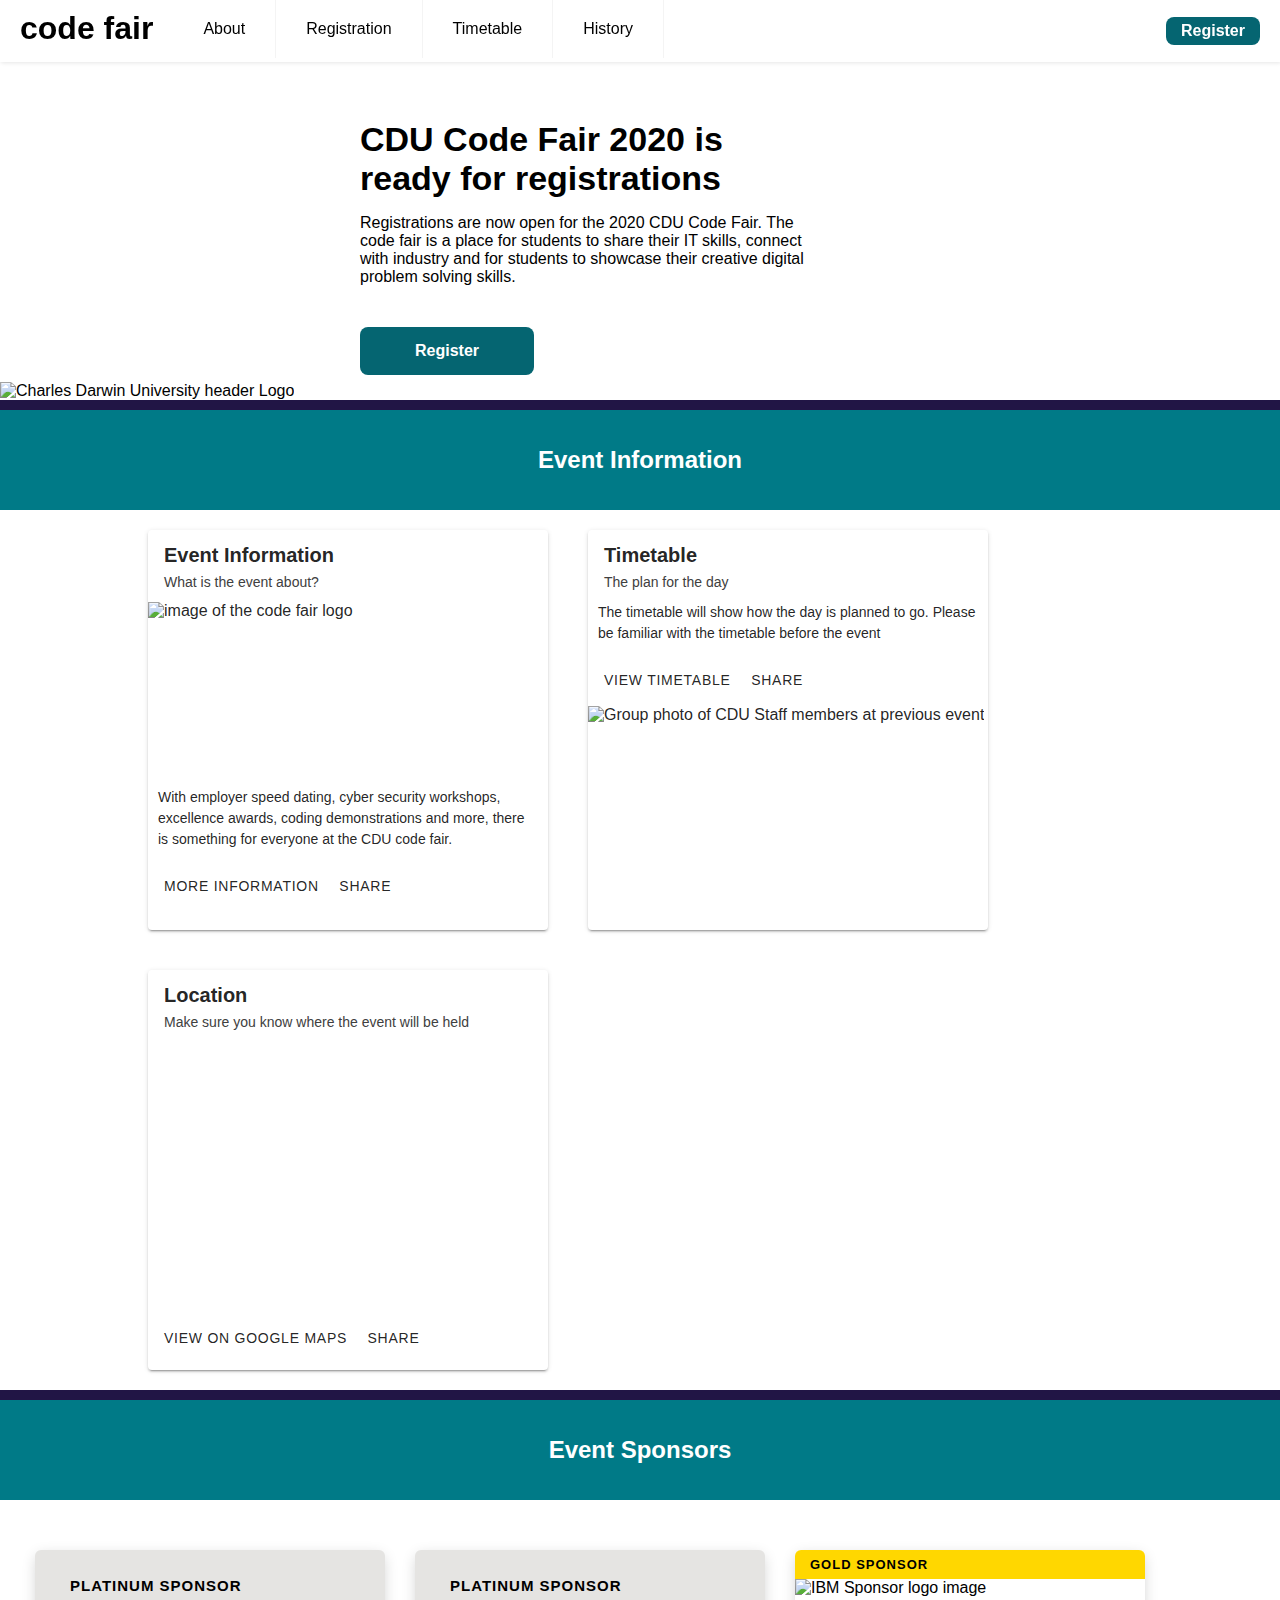
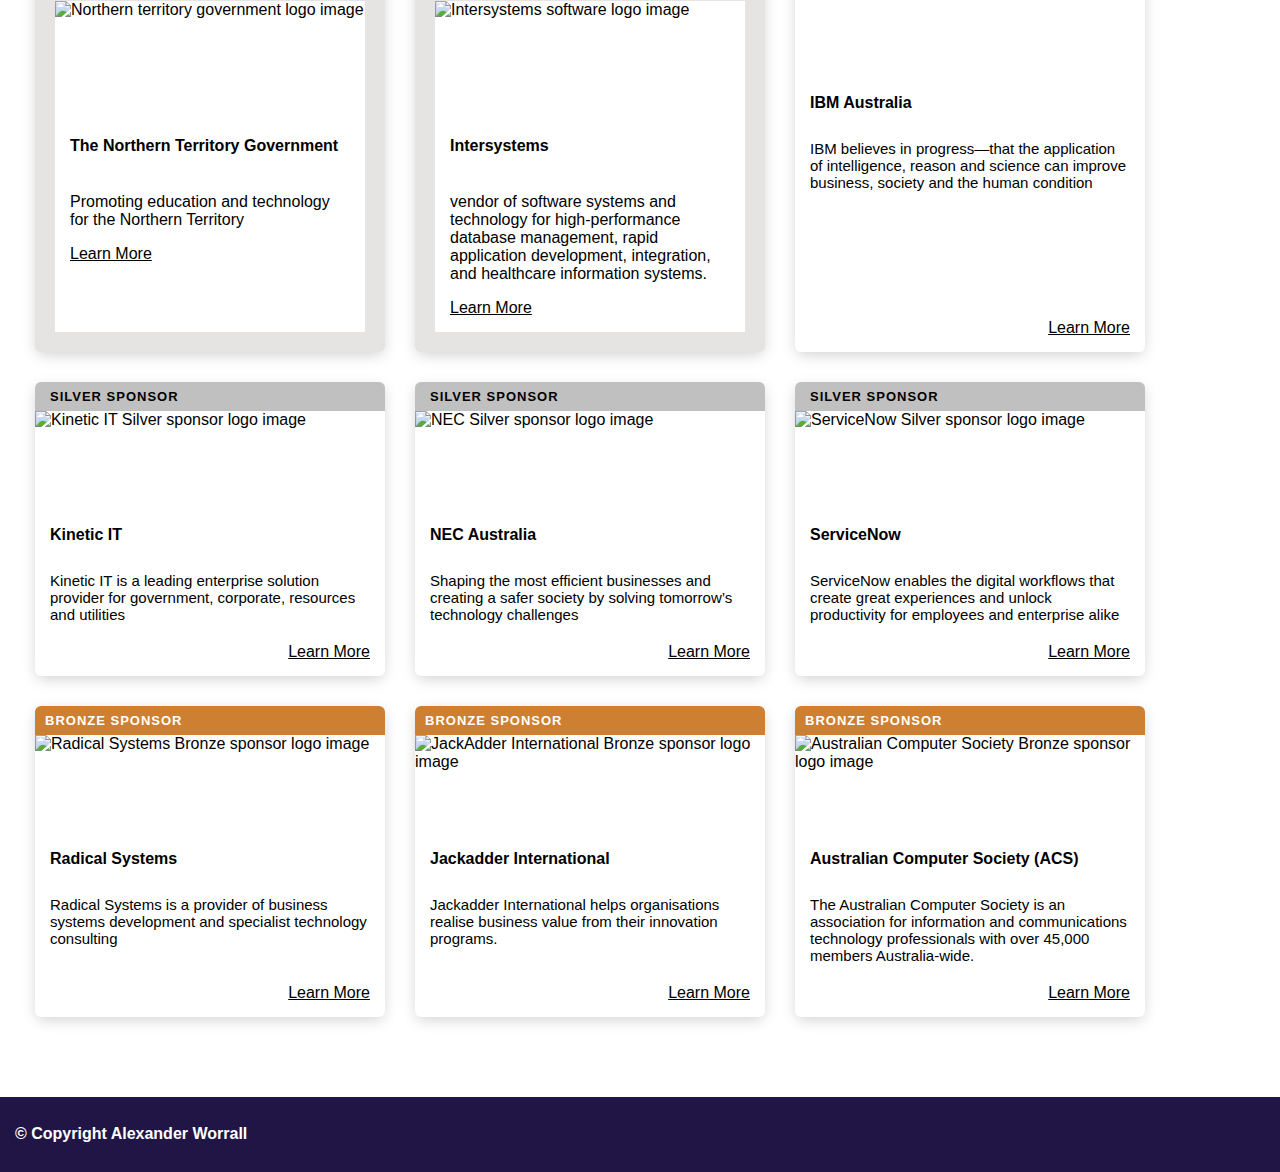
==== AlexWorrall/index.html @ 21819998 "Added favicon" ====
<!DOCTYPE HTML>
<html lang="en">
<head>
	<meta charset="UTF-8">
	<meta name="viewport" content="width=device-width, initial-scale=1.0">
    <title>CDU Code Fair 2020</title>
	<link rel="stylesheet" href="./css/style.css">
	<link rel='shortcut icon' type='image/x-icon' href='./images/favicon.ico' />
</head>
<body>
	<header class="header">
		<nav>
			<a href="" class="logo">code fair</a>
			<button type="button" class="register">Register</button>
			<input class="menu-btn" type="checkbox" id="menu-btn" />
			<label class="menu-icon" for="menu-btn"><span class="navicon"></span></label>
			<ul class="menu">
				<li><a href="#about">About</a></li>
				<li><a href="#Registration">Registration</a></li>
				<li><a href="#Timetable">Timetable</a></li>
				<li><a href="#PreviousYears">History</a></li>
			</ul>
		</nav>
	</header>
	<main id="body">
		<section class="descriptionSection">
			<div class="grid-container">
				<div class="grid-item"></div>
				<div class="grid-item"></div>
				<div class="grid-item grid-item3">
					<div class="descriptionLogo">
						<picture>
							<source media="(min-width: 768px)" srcset="./images/CDULogoBigDifferent_340.png">
							<source media="(min-width: 400px)" srcset="./images/CDULogoBigDifferent_170.png">
							<!-- Fall back image in case picture not supported-->
							<img class="headerLogo" src="./images/CDULogoBigDifferent_340.png" alt="Charles Darwin University header Logo">
						</picture>
					</div>
				</div>
				<div class="grid-item grid-item4">
					<section class="bodyParagraphWidth">
						<h1>CDU Code Fair 2020 is ready for registrations</h1>
						<p>Registrations are now open for the 2020 CDU Code Fair. The code fair is a place for students to share their IT skills, connect with industry and for students to showcase their creative digital problem solving skills.</p>
					</section>
				</div>
				<div class="grid-item grid-item5">
					<button class="bigRegisterButton" type="button">Register</button>
					<!-- Only show this logo on the small screen for phone -->
					<img class="headerLogoSmall" src="./images/CDU_Logo_Text.jpg" alt="Charles Darwin University header logo for smaller screens">
				</div>
				<div class="grid-item grid-item6">
				</div>
			</div>
			<hr class="purpleLine">
		</section>
		<section class="eventHeader">
			<div class="eventInfoContainer">
				<h2>Event Information</h2>
			</div>
		</section>	

		<section class="eventInformation">
			<!-- Cards for website information -->
			<!-- What is the event card -->
			<div class="card">
				<div class="optional-header">
				  <div class="primary-title">
					<div class="title">Event Information</div>
					<div class="subhead">What is the event about?</div>
				  </div>
				</div>
				<div class="cardImageContainer"><img class="cardImage" src="./images/CodeFairLogoSmall.png" alt="image of the code fair logo"></div>
				<div class="supporting-text">With employer speed dating, cyber security workshops, excellence awards, coding demonstrations and more, there is something for everyone at the CDU code fair.</div>
				<div class="actions">
					<div class="action-buttons">
					  <button class="action" type="button">More Information</button>
					  <button class="action" type="button">Share</button>
					</div>
				  </div>
			</div>
			
			<!-- Timetable Card -->
			<div class="card">
				<div class="optional-header">
				  <div class="primary-title">
					<div class="title">Timetable</div>
					<div class="subhead">The plan for the day</div>
				  </div>
				</div>
				<div class="supporting-text">The timetable will show how the day is planned to go. Please be familiar with the timetable before the event</div>
				<div class="actions">
					<div class="action-buttons">
					  <button class="action" type="button">View Timetable</button>
					  <button class="action" type="button">Share</button>
					</div>
				  </div>
				<div class="cardImageContainer"><img class="cardImage" src="./images/groupPhoto.jpg" alt="Group photo of CDU Staff members at previous event"></div>
			</div>

			<!-- Where is the event card -->
			<div class="card">
				<div class="optional-header">
				  <div class="primary-title">
					<div class="title">Location</div>
					<div class="subhead">Make sure you know where the event will be held</div>
				  </div>
				</div>
				<div class="googleMapContainer">
					<iframe class="googlemap" src="https://www.google.com/maps/embed?pb=!1m18!1m12!1m3!1d3897.166456278234!2d130.86673121357555!3d-12.371779951396997!2m3!1f0!2f0!3f0!3m2!1i1024!2i768!4f13.1!3m3!1m2!1s0x2b23403c64430495%3A0xfb587574debe8fd9!2sCharles%20Darwin%20University!5e0!3m2!1sen!2sau!4v1586830035932!5m2!1sen!2sau" style="border:0;" allowfullscreen="" aria-hidden="false" tabindex="0"></iframe>
				</div>
				<div class="actions">
					<div class="action-buttons">
					  <button class="action" type="button">View on Google Maps</button>
					  <button class="action" type="button">Share</button>
					</div>
				  </div>
			</div>

		</section>

		<hr class="purpleLine">

		<section class="eventHeader">
			<div class="eventInfoContainer">
				<h2>Event Sponsors</h2>
			</div>
		</section>


		<!-- Cards for the sponsors. Code sourced from:  https://codepen.io/cmoen89/details/YzKNNJX-->
		<div class="sponsorsSection">
			<div class="sponsorsContainer">
				<div class="row flex-row-stretch">
					<div class="col-sm-6 col-md-4 col-lg-3 flex-col">
						<div class="sponsorsCardPlatinum">
							<div class="sponsors-card-label-platinum">Platinum Sponsor</div>
							<div class="sponsors-card-photo"><img class="cardImage" alt="Northern territory government logo image" src="./images/PlatinumNTGovernmentLogo.png"></div>
							<div class="sponsors-card-body">
								<h4>The Northern Territory Government</h4>
		
								<p>Promoting education and technology for the Northern Territory</p>
								<a target="_blank" class="btn btn-primary" href="http://www.nt.gov.au">Learn More</a>
							</div>
						</div>
					</div>
					<div class="col-sm-6 col-md-4 col-lg-3 flex-col">
						<div class="sponsorsCardPlatinum">
							<div class="sponsors-card-label-platinum">Platinum Sponsor</div>
							<div class="sponsors-card-photo"><img class="cardImage" alt="Intersystems software logo image" src="./images/PlatinumInterSystemsLogo.png"></div>
							<div class="sponsors-card-body">
								<h4>Intersystems</h4>
		
								<p>vendor of software systems and technology for high-performance database management, rapid application development, integration, and healthcare information systems.</p>
								<a target="_blank" class="btn btn-primary" href="https://www.intersystems.com/au/">Learn More</a>
							</div>
						</div>
					</div>
					<div class="col-sm-6 col-md-4 col-lg-3 flex-col">
						<div class="sponsorsCard">
							<div class="sponsors-card-label-gold">Gold Sponsor</div>
							<div class="sponsors-card-photo"><img class="cardImage" alt="IBM Sponsor logo image" src="./images/goldIBMLogo.png"></div>
							<div class="sponsors-card-body">
								<h4>IBM Australia</h4>
		
								<p>IBM believes in progress—that the application of intelligence, reason and science can improve business, society and the human condition </p>
								<a target="_blank" class="btn btn-primary" href="http://www.ibm.com/au-en">Learn More</a>
							</div>
						</div>
					</div>
					<div class="col-sm-6 col-md-4 col-lg-3 flex-col">
						<div class="sponsorsCard">
							<div class="sponsors-card-label-silver">Silver Sponsor</div> 
							<div class="sponsors-card-photo"><img class="cardImage" alt="Kinetic IT Silver sponsor logo image" src="./images/SilverKineticLogo.png"></div>
							<div class="sponsors-card-body">
								<h4>Kinetic IT</h4>
		
								<p>Kinetic IT is a leading enterprise solution provider for government, corporate, resources and utilities</p>
								<a target="_blank" class="btn btn-primary" href="http://www.kineticit.com.au">Learn More</a>
							</div>
						</div>
					</div>
				  <div class="col-sm-6 col-md-4 col-lg-3 flex-col">
						<div class="sponsorsCard">
							<div class="sponsors-card-label-silver">Silver Sponsor</div>
							<div class="sponsors-card-photo"><img class="cardImage" alt="NEC Silver sponsor logo image" src="./images/SilverNECLogo.jpg"></div>
							<div class="sponsors-card-body">
								<h4>NEC Australia</h4>
		
								<p>Shaping the most efficient businesses and creating a safer society by solving tomorrow’s technology challenges</p>
								<a target="_blank" class="btn btn-primary" href="http://www.nec.com.au">Learn More</a>
							</div>
						</div>
					</div>
				  <div class="col-sm-6 col-md-4 col-lg-3 flex-col">
						<div class="sponsorsCard">
							<div class="sponsors-card-label-silver">Silver Sponsor</div>
							<div class="sponsors-card-photo"><img class="cardImage" alt="ServiceNow Silver sponsor logo image" src="./images/SilverServiceNowLogo.jpg"></div>
							<div class="sponsors-card-body">
								<h4>ServiceNow</h4>
		
								<p>ServiceNow enables the digital workflows that create great experiences and unlock productivity for employees and enterprise alike</p>
								<a target="_blank" class="btn btn-primary" href="https://www.servicenow.com">Learn More</a>
							</div>
						</div>
					</div>
				<div class="col-sm-6 col-md-4 col-lg-3 flex-col">
					<div class="sponsorsCard">
						<div class="sponsors-card-label-bronze">Bronze Sponsor</div>
						<div class="sponsors-card-photo"><img class="cardImage" alt="Radical Systems Bronze sponsor logo image" src="./images/BronzeRadicalLogo.png"></div>
						<div class="sponsors-card-body">
							<h4>Radical Systems</h4>
	
							<p>Radical Systems is a provider of business systems development and specialist technology consulting</p>
							<a target="_blank" class="btn btn-primary" href="https://www.radicalsystems.com.au">Learn More</a>
						</div>
					</div>
				</div>
				<div class="col-sm-6 col-md-4 col-lg-3 flex-col">
					<div class="sponsorsCard">
						<div class="sponsors-card-label-bronze">Bronze Sponsor</div>
						<div class="sponsors-card-photo"><img class="cardImage" alt="JackAdder International Bronze sponsor logo image" src="./images/BronzeJackAdderLogo.jpg"></div>
						<div class="sponsors-card-body">
							<h4>Jackadder International</h4>
	
							<p>Jackadder International helps organisations realise business value from their innovation programs.</p>
							<a target="_blank" class="btn btn-primary" href="https://www.jackadder.international">Learn More</a>
						</div>
					</div>
				</div>
				<div class="col-sm-6 col-md-4 col-lg-3 flex-col">
					<div class="sponsorsCard">
						<div class="sponsors-card-label-bronze">Bronze Sponsor</div>
						<div class="sponsors-card-photo"><img class="cardImage" alt="Australian Computer Society Bronze sponsor logo image" src="./images/BronzeACSLogo.png"></div>
						<div class="sponsors-card-body">
							<h4>Australian Computer Society (ACS)</h4>
	
							<p>The Australian Computer Society is an association for information and communications technology professionals with over 45,000 members Australia-wide.</p>
							<a target="_blank" class="btn btn-primary" href="https://www.acs.org.au">Learn More</a>
						</div>
					</div>
				</div>
			
				</div>
			</div>
		</div>

	</main>
	<footer class="footer">
		<div class="FooterCopyright">© Copyright Alexander Worrall</div>
		<div class="FooterSocialIcons"></div>
	</footer>
</body>
</html>
---- AlexWorrall/css/style.css ----
/* Hamburger navigation menu code used from: https://codepen.io/mutedblues/pen/MmPNPG */

body {
    margin: 0;
    font-family: "Open Sans",Helvetica,Arial,sans-serif;
    background-color: white;
  }
  
  a {
    color: #000;
  }
  
  /* header */
  
  .header {
    background-color: #fff;
    box-shadow: 1px 1px 4px 0 rgba(0,0,0,.1);
    position: fixed;
    width: 100%;
    z-index: 3;
  }
  
  .header ul {
    margin: 0;
    padding: 0;
    list-style: none;
    overflow: hidden;
    background-color: #fff;
  }
  
  .header li a {
    display: block;
    padding: 20px 20px;
    border-right: 1px solid #f4f4f4;
    text-decoration: none;
  }
  
  .header li a:hover,
  .header .menu-btn:hover {
    background-color: #f4f4f4;
  }
  
  .header .logo {
    display: block;
    float: left;
    font-weight: bold;
    font-size: 2em;
    padding: 10px 20px;
    text-decoration: none;
  }

  .header .register{
    display: none;
    float: right;
    text-decoration: none;
    margin: 17px 20px;
  }
  
  /* menu */
  
  .header .menu {
    clear: both;
    max-height: 0;
    transition: max-height .2s ease-out;
  }
  
  /* menu icon */
  
  .header .menu-icon {
    cursor: pointer;
    float: right;
    padding: 28px 20px;
    position: relative;
    user-select: none;
  }
  
  .header .menu-icon .navicon {
    background: #333;
    display: block;
    height: 2px;
    position: relative;
    transition: background .2s ease-out;
    width: 18px;
  }
  
  .header .menu-icon .navicon:before,
  .header .menu-icon .navicon:after {
    background: #333;
    content: '';
    display: block;
    height: 100%;
    position: absolute;
    transition: all .2s ease-out;
    width: 100%;
  }
  
  .header .menu-icon .navicon:before {
    top: 5px;
  }
  
  .header .menu-icon .navicon:after {
    top: -5px;
  }
  
  /* menu btn */
  
  .header .menu-btn {
    display: none;
  }
  
  .header .menu-btn:checked ~ .menu {
    max-height: 240px;
  }
  
  .header .menu-btn:checked ~ .menu-icon .navicon {
    background: transparent;
  }
  
  .header .menu-btn:checked ~ .menu-icon .navicon:before {
    transform: rotate(-45deg);
  }
  
  .header .menu-btn:checked ~ .menu-icon .navicon:after {
    transform: rotate(45deg);
  }
  
  .header .menu-btn:checked ~ .menu-icon:not(.steps) .navicon:before,
  .header .menu-btn:checked ~ .menu-icon:not(.steps) .navicon:after {
    top: 0;
  }

  button{
    background-color: #056571;
    border: none;
    color: white;
    text-align: center;
    text-decoration: none;
    display: inline-block;
    border-radius: 8px;
    font-weight: bold;
    padding: 5px 15px;
    font-size: 1em;
    -webkit-transition-duration: 0.4s; /* Safari */
    transition-duration: 0.4s;
    text-decoration: none;
    overflow: hidden;
    cursor: pointer;
  }
  
  button:hover{
    background-color: #033940;
  }

  h1{
      font-size: 28px;
      margin-bottom: 0;
  }

  p{
      font-size: 1rem;
  }

  hr.purpleLine {
    margin-top: 0;
    box-sizing: border-box;
    border: 5px solid #211545;
    margin-bottom: 0;
  }

  .headerLogo{
      max-width: 100%;
      box-sizing: border-box;
      vertical-align: bottom;
  }

.grid-container {
    top: 62px;
    height: 100%;
    display: grid;
    grid-template-columns: .1fr 2fr;
    grid-template-rows: 1fr 1fr 1fr;
    column-gap: 0px;
    text-align: center;
    align-items: center;
    justify-items: center;
  }

  .descriptionSection{
      height: 400px;
  }

  .grid-item.grid-item4{
      align-self: end;
  }

  .grid-item.grid-item5{
    align-self: end;
}

  .grid-item.grid-item3{
      grid-column-start: 1;
      grid-column-end: 1;
      grid-row-start: 2;
      grid-row-end: span 2;
      align-self: end;
  }
  
  .bodyParagraphWidth{
      width: 100%;
  }

.descriptionLogo{
    display: none;
}

.headerLogoSmall{
    display: block;
    width: 100%;
    height: 115px;
}

.eventInformation{
    border-bottom: 0px solid #211545;
    overflow: hidden;
}

/* Information Card code. Sourced from: https://www.zeolearn.com/magazine/how-to-easily-create-modern-material-design-cards-with-html-and-css */

.card {
    background-color: #fff;
    -moz-border-radius: 4px;
    -webkit-border-radius: 4px;
    border-radius: 4px;
    -moz-box-shadow: 0 3px 1px -2px rgba(0,0,0,.2), 0 2px 2px 0 rgba(0,0,0,.14), 0 1px 5px 0 rgba(0,0,0,.12);
    -webkit-box-shadow: 0 3px 1px -2px rgba(0,0,0,.2), 0 2px 2px 0 rgba(0,0,0,.14), 0 1px 5px 0 rgba(0,0,0,.12);
    box-shadow: 0 3px 1px -2px rgba(0,0,0,.2), 0 2px 2px 0 rgba(0,0,0,.14), 0 1px 5px 0 rgba(0,0,0,.12);
    color: rgba(0,0,0,.87);
    margin: 20px;
    min-width: 300px;
    width: 350px;
    height: 400px;
    overflow: hidden;
    position: relative;
    float: left;
}
.card::after {
    clear: both;
}
.card::after, .card::before {
    content: "";
    display: block;
}

.optional-header {
    min-height: 40px;
    padding: 16px;
    position: relative;
}
.optional-header .action-icons {
    float: right;
    position: relative;
    right: -8px;
    top: 2px;
}
.optional-header .primary-title {
    bottom: auto;
    display: inline-block;
    padding: 0;
    position: absolute;
    top: 50%;
    -moz-transform: translate(0, -50%);
    -ms-transform: translate(0, -50%);
    -o-transform: translate(0, -50%);
    -webkit-transform: translate(0, -50%);
    transform: translate(0, -50%);
}
.optional-header + .primary-text {
    margin-top: calc(24px/2/2);
}
.optional-header + .supporting-text {
    padding-top: 0;
}
.primary-title .optional-header {
    padding-left: 0;
    padding-right: 0;
}
.subhead, .secondary-text {
    color: #404040;
    font-size: 14px;
}
    
    
.title {
    font-size: 20px;
    font-weight: bold;
}
.title + .subhead {
    margin-top: 7px;
}
.title {
    line-height: 1.2;
}

.media {
    position: relative;
    }
    .media .action-icon {
    color: #fff;
    text-shadow: 0 2px 2px rgba(0,0,0,0.54);
    }
    .media .actions {
    background-image: linear-gradient(rgba(0,0,0,.38), rgba(0,0,0,0));
    color: #fff;
    position: absolute;
    width: 100%;
    }
    .media .optional-header {
    -moz-box-sizing: border-box;
    -webkit-box-sizing: border-box;
    box-sizing: border-box;
    color: #fff;
    display: block;
    float: left;
    width: 100%;
    z-index: 100;
    }
    .media .optional-header .primary-title {
    background-image: none;
    width: auto;
    }
    .media .primary-title {
    background-image: linear-gradient(rgba(0,0,0,0), rgba(0,0,0,.46));
    bottom: 0;
    -moz-box-sizing: border-box;
    -webkit-box-sizing: border-box;
    box-sizing: border-box;
    padding: 16px 16px 24px;
    position: absolute;
    width: 100%;
    z-index: 1;
    }
    [class*='media--'] {
    height: 0;
    overflow: hidden;
    }
    .media--1-1 {
    padding-bottom: 100%;
    }
    .media--16-9 {
    padding-bottom: 56.25%;
    }
    .media--16-9 > img, .media--3-2 > img, .media--4-3 > img {
    height: auto;
    left: 50%;
    top: 50%;
    -moz-transform: translate(-50%, -50%);
    -ms-transform: translate(-50%, -50%);
    -o-transform: translate(-50%, -50%);
    -webkit-transform: translate(-50%, -50%);
    transform: translate(-50%, -50%);
    width: 100%;
    }
    .media--16-9 img, .media--3-2 img, .media--4-3 img, .media--80x80 img, .media--1-1 img, .media--3-4 img, .media--2-3 img {
    position: absolute;
    }
    .media--2-3 {
    padding-bottom: 150%;
    }
    .media--3-2 {
    padding-bottom: 66.66%;
    }
    .media--3-4 {
    padding-bottom: 133.33%;
    }
    .media--4-3 {
    padding-bottom: 75%;
    }
    .media--80x80 {
    margin: 16px;
    padding-bottom: 80px;
    width: 80px;
    }
    .media--80x80 > img, .media--1-1 > img, .media--3-4 > img, .media--2-3 > img {
    height: 100%;
    left: 50%;
    -moz-transform: translate(-50%, 0);
    -ms-transform: translate(-50%, 0);
    -o-transform: translate(-50%, 0);
    -webkit-transform: translate(-50%, 0);
    transform: translate(-50%, 0);
    width: auto;
    }

    .primary-title + .supporting-text, .optional-header + .supporting-text {
        padding-top: 0;
    }
    
    .supporting-text {
        font-size: 14px;
        line-height: 1.5;
        padding: 10px;
    }
    .action {
        background-color: transparent;
        border: none;
        -moz-border-radius: 2px;
        -webkit-border-radius: 2px;
        border-radius: 2px;
        color: inherit;
        cursor: pointer;
        display: inline-block;
        font-family: Roboto, sans-serif;
        font-size: 14px;
        font-weight: 500;
        letter-spacing: 0.75px;
        line-height: 36px;
        min-width: 64px;
        padding: 0 8px;
        text-align: center;
        text-transform: uppercase;
        }
        .action, .action-icon {
        -webkit-transition: box-shadow .4s cubic-bezier(.25, .8, .25, 1), background-color .4s cubic-bezier(.25, .8, .25, 1);
        transition: box-shadow .4s cubic-bezier(.25, .8, .25, 1), background-color .4s cubic-bezier(.25, .8, .25, 1);
        }
        .action--raised {
        -moz-box-shadow: 0 3px 1px -2px rgba(0,0,0,.2), 0 2px 2px 0 rgba(0,0,0,.14), 0 1px 5px 0 rgba(0,0,0,.12);
        -webkit-box-shadow: 0 3px 1px -2px rgba(0,0,0,.2), 0 2px 2px 0 rgba(0,0,0,.14), 0 1px 5px 0 rgba(0,0,0,.12);
        box-shadow: 0 3px 1px -2px rgba(0,0,0,.2), 0 2px 2px 0 rgba(0,0,0,.14), 0 1px 5px 0 rgba(0,0,0,.12);
        -o-transition: box-shadow .28s cubic-bezier(.4, 0, .2, 1);
        -webkit-transition: 0 .28s cubic-bezier(.4, 0, .2, 1);
        transition: box-shadow .28s cubic-bezier(.4, 0, .2, 1), 0 .28s cubic-bezier(.4, 0, .2, 1);
        }
        .action--raised:focus, .button--raised:hover {
        -moz-box-shadow: 0 2px 4px -1px rgba(0,0,0,.2), 0 4px 5px 0 rgba(0,0,0,.14), 0 1px 10px 0 rgba(0,0,0,.12);
        -webkit-box-shadow: 0 2px 4px -1px rgba(0,0,0,.2), 0 4px 5px 0 rgba(0,0,0,.14), 0 1px 10px 0 rgba(0,0,0,.12);
        box-shadow: 0 2px 4px -1px rgba(0,0,0,.2), 0 4px 5px 0 rgba(0,0,0,.14), 0 1px 10px 0 rgba(0,0,0,.12);
        }
        .action--purple {
        background-color: #6200EE;
        color: #fff;
        }
        .action:hover, .action-icon:hover {
        background-color: rgba(158,158,158,0.2);
        }
        .action:active, .action-icon:active {
        background-color: rgba(158,158,158,0.4);
        }
        .action:focus:not(:active), .action-icon:focus:not(:active) {
        background-color: rgba(0,0,0,.12);
        }
        .action[disabled] {
        color: rgba(0,0,0,.26);
        cursor: default;
        }
        .action[disabled]:hover {
        background: none;
        }
        .action-buttons, .action-icons {
        display: inline-block;
        vertical-align: middle;
        }
        .action-icon {
        -moz-border-radius: 50%;
        -webkit-border-radius: 50%;
        border-radius: 50%;
        box-sizing: border-box;
        cursor: pointer;
        margin: 0 2px;
        outline: none;
        padding: 6px;
        }
        .action-icons {
        color: rgba(0,0,0,0.54);
        }
        .actions {
        -moz-box-sizing: border-box;
        -webkit-box-sizing: border-box;
        box-sizing: border-box;
        min-height: 52px;
        padding: 8px;
        position: relative;
        z-index: 1;
        }

    .eventInfoContainer{
        background-color: #007a87;
        display: flex;
        justify-content: center;
        align-content: center;
        flex-direction: column;
        text-align: center;
        height: 100px;
        color: white;
        margin: 0 auto;
        width: 100%;
    }

    .cardImage{
      width: 100%;
      object-fit: scale-down;
      max-width:100%;
      max-height:100%;
    }

    .cardImageContainer{
      height: 175px;
      margin: 0 auto;
    }

    .googleMapContainer{
      height: 270px;
      margin: 0 auto;
    }

    .googlemap{
      width: 100%;
      height: 100%;
    }

    .footer{
      height: 75px;
      box-sizing: border-box;
      background-color: #211545;
      color: white;
      font-weight: bold;
      display: flex;
      justify-content: center;
      align-content: center;
      flex-direction: column;
      padding: 15px;
    }

    .footerCopyright{
      vertical-align: middle;
    }

    .footerSocialIcons{
      float:right;
    }

    .sponsorsSection {
      padding: 50px 0;
    }
    
    .flex-row-stretch {
        display: flex;
        align-items: stretch;
        flex-wrap: wrap;
    }
    
    .flex-col {
        margin-bottom: 30px;
        padding-left:15px;
        padding-right: 15px;
    }

    /* ======Sponsors Cards======= 
    Information for this method of doing cards sourced from: https://codepen.io/cmoen89/details/YzKNNJX
    I wanted to try different methods of implementing cards.
    */

.sponsorsContainer{
  padding-left: 20px;
  padding-right: 20px;
}

.sponsorsCard, .sponsorsCardPlatinum{
  position: relative;
  height: 100%;
  margin: 0 auto;
  overflow: hidden;
  text-align: left;
  border-radius: 6px;
  box-shadow: 0 4px 15px -2px rgba(0, 0, 0, .2);
  -webkit-box-shadow: 0 4px 15px -2px rgba(0, 0, 0, .2);
  background-color: #fff;
  display: flex;
  flex-direction: column;
  flex-grow: 1;
  max-width: 350px;
}

.sponsorsCardPlatinum{
  border-radius: 6px;
  border-style: solid;
  border-width: 20px;
  border-color: #e5e4e2;
  box-sizing: border-box;
  /*outline: #e5e4e2 solid 14px;*/
}

.sponsors-card-body {
  padding: 15px;
  display: flex;
  flex-direction: column;
  flex: 1 1 auto;
}

.sponsors-card-label-bronze {
  text-transform: uppercase;
  letter-spacing: 1px;
  font-weight: 600;
  font-size: 13px;
  color: #fff;
  background-color: #cd7f32;
  padding: 7px 10px;
}

.sponsors-card-label-platinum {
  text-transform: uppercase;
  letter-spacing: 1px;
  font-weight: 800;
  font-size: 15px;
  color: black;
  background-color: #e5e4e2;
  padding: 7px 15px;
}

.sponsors-card-label-gold {
  text-transform: uppercase;
  letter-spacing: 1px;
  font-weight: 600;
  font-size: 13px;
  color: black;
  background-color: gold;
  padding: 7px 15px;
}

.sponsors-card-label-silver {
  text-transform: uppercase;
  letter-spacing: 1px;
  font-weight: 600;
  font-size: 13px;
  color: black;
  background-color: silver;
  padding: 7px 15px;
}

.sponsors-card-photo {
  background-position: 50% 50%;
  background-size: cover;
  background-repeat: no-repeat;
  height: 100px;
  object-fit: cover;
}

.sponsorsCard p {
  font-size: 15px;
  margin-bottom: 20px;
}

.sponsorsCard h4 {
  text-align: left !important;
  margin: 0 0 13px;
}

.sponsorsCard a {
  align-self: end;
  margin-top: auto;
}

@media (max-width: 768px) {
  .flex-col {
      width: 100%;
      margin-bottom: 15px;
  }
}

/* If the screen goes above 768 pixels then add a full menu bar and other images, text */  
  @media (min-width: 768px) {
    .header li {
      float: left;
    }
    .header li a {
      padding: 20px 30px;
    }
    .header .menu {
      clear: none;
      max-height: none;
    }
    .header .menu-icon {
      display: none;
    }

    .descriptionSection{
        height: 400px;
        margin-bottom: 10px;
    }

    .descriptionLogo{
        display: block;
    }

    .grid-container {
        grid-template-columns: .75fr 2fr;
        grid-template-rows: 1fr 1fr 1fr;
        column-gap: 15px;
      }

    .headerLogoSmall{
        display: none;
    }

    h1{
        font-size: 34px;
    }

    .bodyParagraphWidth{
        width: 75%;
    }

    .grid-item.grid-item5{
        align-self: auto;
    }

    .eventInformation{
        margin: auto;
        width: 80%;
    }

    .bigRegisterButton{
        padding: 15px 55px;
      }

    .card{
      width: 400px;
    }

  }

  /* If the screen goes above 908 pixels then add a register button to the top right */  
  @media (min-width: 908px){
    .header .register {
        display: block;
        float: right;
        font-size: 1em;
        text-decoration: none;
      }

      .bodyParagraphWidth{
        width: 50%;
    }

    .grid-container {
        text-align: left;
        align-items: center;
        justify-items: normal;
      }

  }
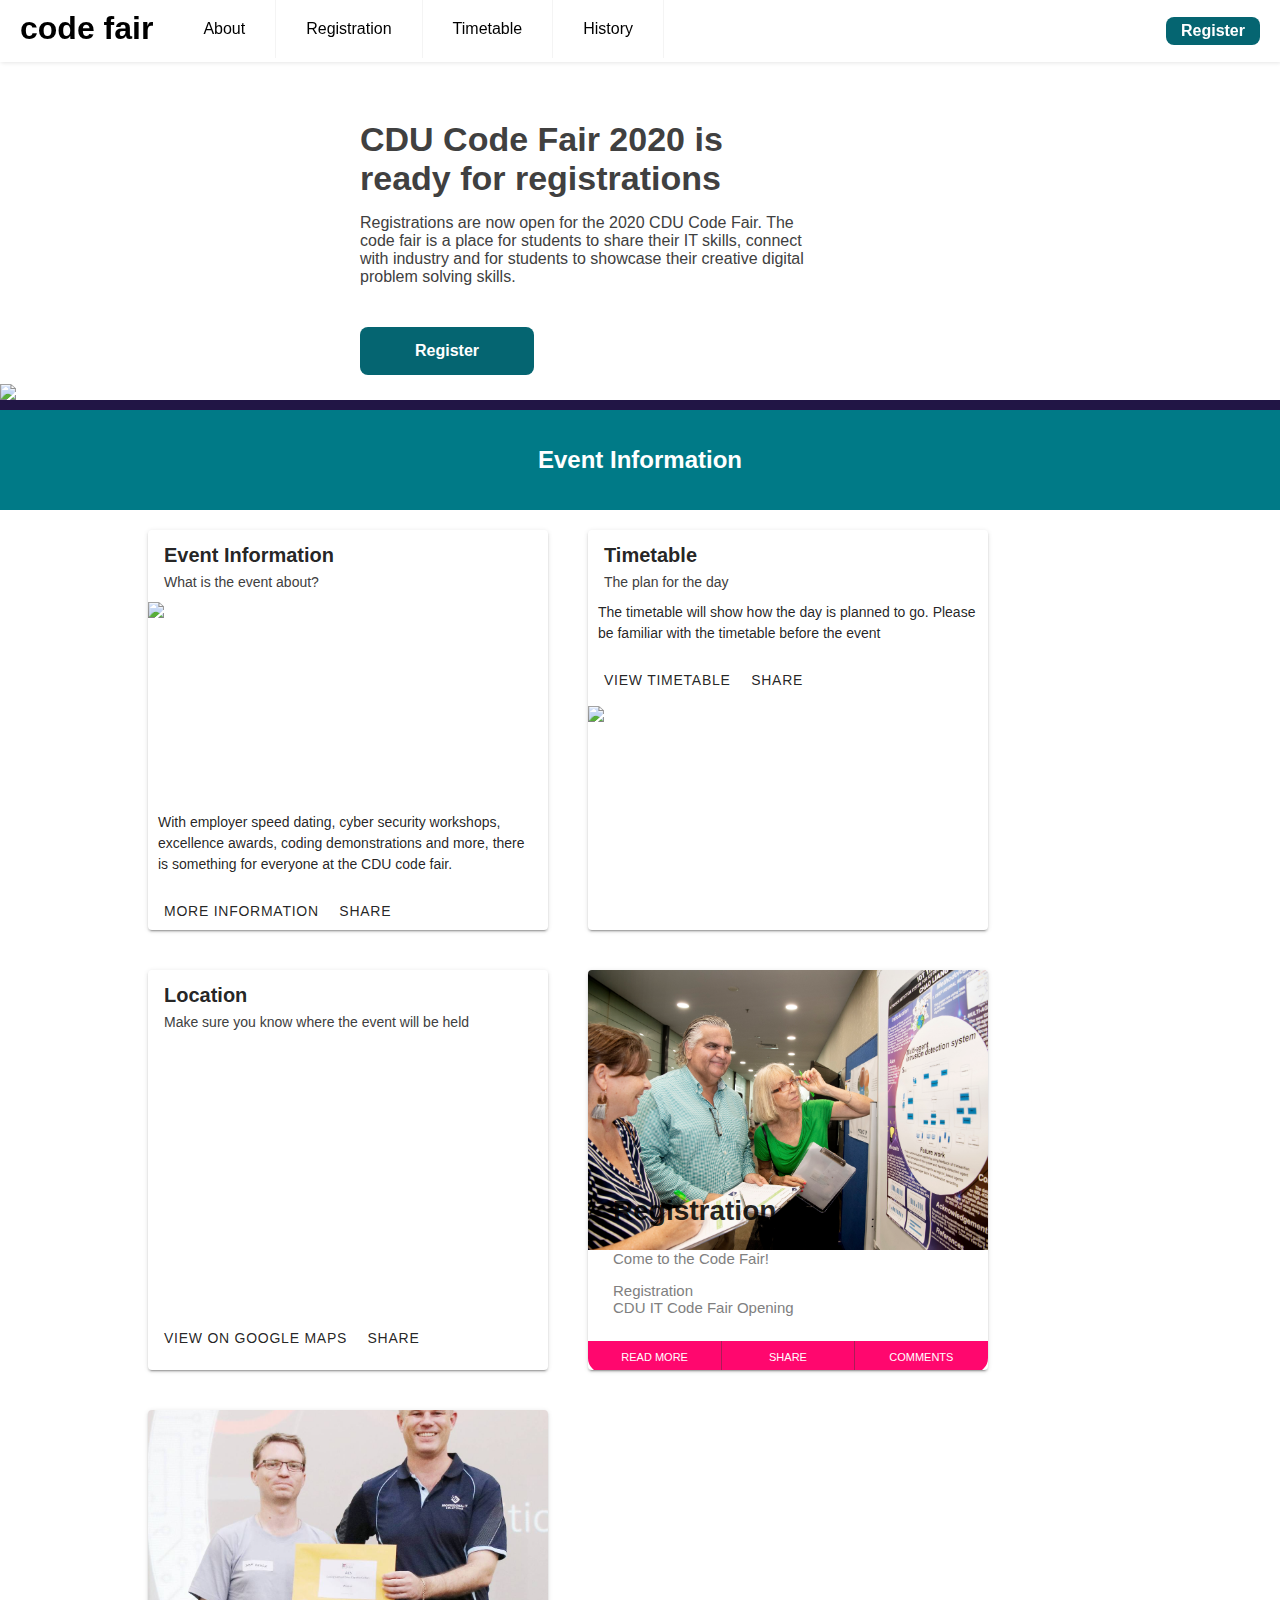
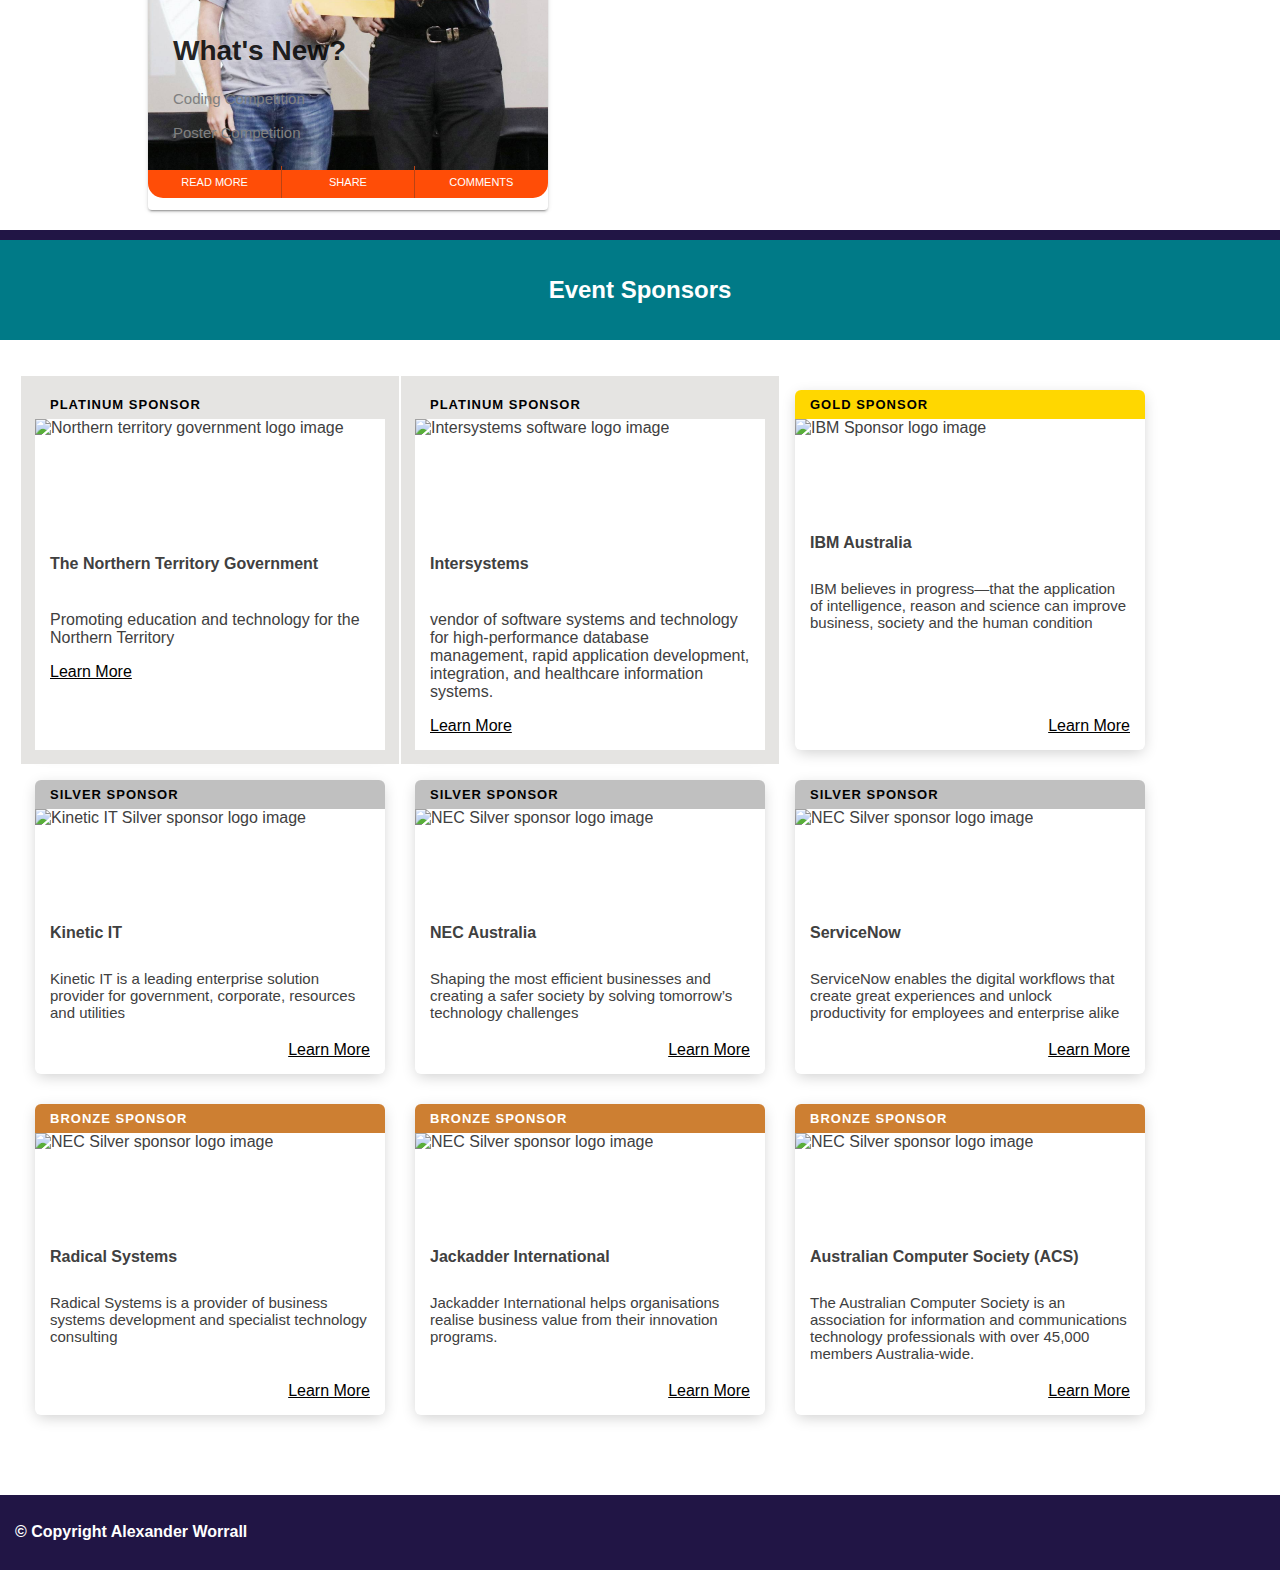
==== commit 361ac2e4: "Update index.html" ====
--- a/AlexWorrall/index.html
+++ b/AlexWorrall/index.html
@@ -4,8 +4,8 @@
 	<meta charset="UTF-8">
 	<meta name="viewport" content="width=device-width, initial-scale=1.0">
     <title>CDU Code Fair 2020</title>
-	<link rel="stylesheet" href="./css/style.css">
-	<link rel='shortcut icon' type='image/x-icon' href='./images/favicon.ico' />
+    <link rel="stylesheet" href="./css/style.css">
+
 </head>
 <body>
 	<header class="header">
@@ -33,7 +33,7 @@
 							<source media="(min-width: 768px)" srcset="./images/CDULogoBigDifferent_340.png">
 							<source media="(min-width: 400px)" srcset="./images/CDULogoBigDifferent_170.png">
 							<!-- Fall back image in case picture not supported-->
-							<img class="headerLogo" src="./images/CDULogoBigDifferent_340.png" alt="Charles Darwin University header Logo">
+							<img class="headerLogo" src="./images/CDULogoBigDifferent_340.png">
 						</picture>
 					</div>
 				</div>
@@ -46,7 +46,7 @@
 				<div class="grid-item grid-item5">
 					<button class="bigRegisterButton" type="button">Register</button>
 					<!-- Only show this logo on the small screen for phone -->
-					<img class="headerLogoSmall" src="./images/CDU_Logo_Text.jpg" alt="Charles Darwin University header logo for smaller screens">
+					<img class="headerLogoSmall" src="./images/CDU_Logo_Text.jpg">
 				</div>
 				<div class="grid-item grid-item6">
 				</div>
@@ -57,7 +57,7 @@
 			<div class="eventInfoContainer">
 				<h2>Event Information</h2>
 			</div>
-		</section>	
+		</section>
 
 		<section class="eventInformation">
 			<!-- Cards for website information -->
@@ -69,7 +69,7 @@
 					<div class="subhead">What is the event about?</div>
 				  </div>
 				</div>
-				<div class="cardImageContainer"><img class="cardImage" src="./images/CodeFairLogoSmall.png" alt="image of the code fair logo"></div>
+				<div class="cardImageContainer"><img class="cardImage" src="./images/CodeFairLogoSmall.png"></div>
 				<div class="supporting-text">With employer speed dating, cyber security workshops, excellence awards, coding demonstrations and more, there is something for everyone at the CDU code fair.</div>
 				<div class="actions">
 					<div class="action-buttons">
@@ -78,7 +78,7 @@
 					</div>
 				  </div>
 			</div>
-			
+
 			<!-- Timetable Card -->
 			<div class="card">
 				<div class="optional-header">
@@ -94,10 +94,11 @@
 					  <button class="action" type="button">Share</button>
 					</div>
 				  </div>
-				<div class="cardImageContainer"><img class="cardImage" src="./images/groupPhoto.jpg" alt="Group photo of CDU Staff members at previous event"></div>
+				<div class="cardImageContainer"><img class="cardImage" src="./images/groupPhoto.jpg"></div>
 			</div>
 
 			<!-- Where is the event card -->
+
 			<div class="card">
 				<div class="optional-header">
 				  <div class="primary-title">
@@ -106,7 +107,7 @@
 				  </div>
 				</div>
 				<div class="googleMapContainer">
-					<iframe class="googlemap" src="https://www.google.com/maps/embed?pb=!1m18!1m12!1m3!1d3897.166456278234!2d130.86673121357555!3d-12.371779951396997!2m3!1f0!2f0!3f0!3m2!1i1024!2i768!4f13.1!3m3!1m2!1s0x2b23403c64430495%3A0xfb587574debe8fd9!2sCharles%20Darwin%20University!5e0!3m2!1sen!2sau!4v1586830035932!5m2!1sen!2sau" style="border:0;" allowfullscreen="" aria-hidden="false" tabindex="0"></iframe>
+					<iframe class="googlemap" src="https://www.google.com/maps/embed?pb=!1m18!1m12!1m3!1d3897.166456278234!2d130.86673121357555!3d-12.371779951396997!2m3!1f0!2f0!3f0!3m2!1i1024!2i768!4f13.1!3m3!1m2!1s0x2b23403c64430495%3A0xfb587574debe8fd9!2sCharles%20Darwin%20University!5e0!3m2!1sen!2sau!4v1586830035932!5m2!1sen!2sau" frameborder="0" style="border:0;" allowfullscreen="" aria-hidden="false" tabindex="0"></iframe>
 				</div>
 				<div class="actions">
 					<div class="action-buttons">
@@ -115,6 +116,56 @@
 					</div>
 				  </div>
 			</div>
+			<div class="card">
+				<div class="cardImageContainer"><img class="cardImage" src="./images/img1.jpg"></div>
+				<div class="card-text">
+					<span class="date"></span>
+					<h2>Registration</h2>
+				 <p>Come to the Code Fair!</p>
+				 <p>Registration
+					<br> CDU IT Code Fair Opening </p>
+				</div>
+				<div class="card-stats">
+					<div class="stat">
+						<div class="value"><sup></sup></div>
+						<div class="type">Read More</div>
+					</div>
+					<div class="stat border">
+						<div class="value"></div>
+						<div class="type">share</div>
+					</div>
+					<div class="stat">
+						<div class="value"></div>
+						<div class="type">comments</div>
+					</div>
+				</div>
+			</div>
+			<div class="card">
+				<div class="cardImageContainer"><img class="cardImage" src="./images/img2.jpg"></div>
+				<div class="card-text card2">
+					<h2>What's New?</h2>
+					<p>Coding Competition
+						<br>
+					<br>  Poster Competition</p>
+				</div>
+				<div class="card-stats card2">
+					<div class="stat">
+						<div class="value"><sup></sup></div>
+						<div class="type">Read more</div>
+					</div>
+					<div class="stat border">
+						<div class="value"></div>
+						<div class="type">share</div>
+					</div>
+					<div class="stat">
+						<div class="value"></div>
+						<div class="type">comments</div>
+					</div>
+				</div>
+			</div>
+		</body>
+	</html>
+
 
 		</section>
 
@@ -137,7 +188,7 @@
 							<div class="sponsors-card-photo"><img class="cardImage" alt="Northern territory government logo image" src="./images/PlatinumNTGovernmentLogo.png"></div>
 							<div class="sponsors-card-body">
 								<h4>The Northern Territory Government</h4>
-		
+
 								<p>Promoting education and technology for the Northern Territory</p>
 								<a target="_blank" class="btn btn-primary" href="http://www.nt.gov.au">Learn More</a>
 							</div>
@@ -149,7 +200,7 @@
 							<div class="sponsors-card-photo"><img class="cardImage" alt="Intersystems software logo image" src="./images/PlatinumInterSystemsLogo.png"></div>
 							<div class="sponsors-card-body">
 								<h4>Intersystems</h4>
-		
+
 								<p>vendor of software systems and technology for high-performance database management, rapid application development, integration, and healthcare information systems.</p>
 								<a target="_blank" class="btn btn-primary" href="https://www.intersystems.com/au/">Learn More</a>
 							</div>
@@ -161,7 +212,7 @@
 							<div class="sponsors-card-photo"><img class="cardImage" alt="IBM Sponsor logo image" src="./images/goldIBMLogo.png"></div>
 							<div class="sponsors-card-body">
 								<h4>IBM Australia</h4>
-		
+
 								<p>IBM believes in progress—that the application of intelligence, reason and science can improve business, society and the human condition </p>
 								<a target="_blank" class="btn btn-primary" href="http://www.ibm.com/au-en">Learn More</a>
 							</div>
@@ -169,11 +220,11 @@
 					</div>
 					<div class="col-sm-6 col-md-4 col-lg-3 flex-col">
 						<div class="sponsorsCard">
-							<div class="sponsors-card-label-silver">Silver Sponsor</div> 
+							<div class="sponsors-card-label-silver">Silver Sponsor</div>
 							<div class="sponsors-card-photo"><img class="cardImage" alt="Kinetic IT Silver sponsor logo image" src="./images/SilverKineticLogo.png"></div>
 							<div class="sponsors-card-body">
 								<h4>Kinetic IT</h4>
-		
+
 								<p>Kinetic IT is a leading enterprise solution provider for government, corporate, resources and utilities</p>
 								<a target="_blank" class="btn btn-primary" href="http://www.kineticit.com.au">Learn More</a>
 							</div>
@@ -185,7 +236,7 @@
 							<div class="sponsors-card-photo"><img class="cardImage" alt="NEC Silver sponsor logo image" src="./images/SilverNECLogo.jpg"></div>
 							<div class="sponsors-card-body">
 								<h4>NEC Australia</h4>
-		
+
 								<p>Shaping the most efficient businesses and creating a safer society by solving tomorrow’s technology challenges</p>
 								<a target="_blank" class="btn btn-primary" href="http://www.nec.com.au">Learn More</a>
 							</div>
@@ -194,10 +245,10 @@
 				  <div class="col-sm-6 col-md-4 col-lg-3 flex-col">
 						<div class="sponsorsCard">
 							<div class="sponsors-card-label-silver">Silver Sponsor</div>
-							<div class="sponsors-card-photo"><img class="cardImage" alt="ServiceNow Silver sponsor logo image" src="./images/SilverServiceNowLogo.jpg"></div>
+							<div class="sponsors-card-photo"><img class="cardImage" alt="NEC Silver sponsor logo image" src="./images/SilverServiceNowLogo.jpg"></div>
 							<div class="sponsors-card-body">
 								<h4>ServiceNow</h4>
-		
+
 								<p>ServiceNow enables the digital workflows that create great experiences and unlock productivity for employees and enterprise alike</p>
 								<a target="_blank" class="btn btn-primary" href="https://www.servicenow.com">Learn More</a>
 							</div>
@@ -206,10 +257,10 @@
 				<div class="col-sm-6 col-md-4 col-lg-3 flex-col">
 					<div class="sponsorsCard">
 						<div class="sponsors-card-label-bronze">Bronze Sponsor</div>
-						<div class="sponsors-card-photo"><img class="cardImage" alt="Radical Systems Bronze sponsor logo image" src="./images/BronzeRadicalLogo.png"></div>
+						<div class="sponsors-card-photo"><img class="cardImage" alt="NEC Silver sponsor logo image" src="./images/BronzeRadicalLogo.png"></div>
 						<div class="sponsors-card-body">
 							<h4>Radical Systems</h4>
-	
+
 							<p>Radical Systems is a provider of business systems development and specialist technology consulting</p>
 							<a target="_blank" class="btn btn-primary" href="https://www.radicalsystems.com.au">Learn More</a>
 						</div>
@@ -218,10 +269,10 @@
 				<div class="col-sm-6 col-md-4 col-lg-3 flex-col">
 					<div class="sponsorsCard">
 						<div class="sponsors-card-label-bronze">Bronze Sponsor</div>
-						<div class="sponsors-card-photo"><img class="cardImage" alt="JackAdder International Bronze sponsor logo image" src="./images/BronzeJackAdderLogo.jpg"></div>
+						<div class="sponsors-card-photo"><img class="cardImage" alt="NEC Silver sponsor logo image" src="./images/BronzeJackAdderLogo.jpg"></div>
 						<div class="sponsors-card-body">
 							<h4>Jackadder International</h4>
-	
+
 							<p>Jackadder International helps organisations realise business value from their innovation programs.</p>
 							<a target="_blank" class="btn btn-primary" href="https://www.jackadder.international">Learn More</a>
 						</div>
@@ -230,17 +281,16 @@
 				<div class="col-sm-6 col-md-4 col-lg-3 flex-col">
 					<div class="sponsorsCard">
 						<div class="sponsors-card-label-bronze">Bronze Sponsor</div>
-						<div class="sponsors-card-photo"><img class="cardImage" alt="Australian Computer Society Bronze sponsor logo image" src="./images/BronzeACSLogo.png"></div>
+						<div class="sponsors-card-photo"><img class="cardImage" alt="NEC Silver sponsor logo image" src="./images/BronzeACSLogo.png"></div>
 						<div class="sponsors-card-body">
 							<h4>Australian Computer Society (ACS)</h4>
-	
+
 							<p>The Australian Computer Society is an association for information and communications technology professionals with over 45,000 members Australia-wide.</p>
 							<a target="_blank" class="btn btn-primary" href="https://www.acs.org.au">Learn More</a>
 						</div>
 					</div>
 				</div>
-			
-				</div>
+
 			</div>
 		</div>
 
--- a/AlexWorrall/css/style.css
+++ b/AlexWorrall/css/style.css
@@ -1,17 +1,19 @@
 /* Hamburger navigation menu code used from: https://codepen.io/mutedblues/pen/MmPNPG */
-
+html{
+  color: #404040;
+}
 body {
     margin: 0;
     font-family: "Open Sans",Helvetica,Arial,sans-serif;
     background-color: white;
   }
-  
+
   a {
     color: #000;
   }
-  
+
   /* header */
-  
+
   .header {
     background-color: #fff;
     box-shadow: 1px 1px 4px 0 rgba(0,0,0,.1);
@@ -19,7 +21,7 @@
     width: 100%;
     z-index: 3;
   }
-  
+
   .header ul {
     margin: 0;
     padding: 0;
@@ -27,19 +29,19 @@
     overflow: hidden;
     background-color: #fff;
   }
-  
+
   .header li a {
     display: block;
     padding: 20px 20px;
     border-right: 1px solid #f4f4f4;
     text-decoration: none;
   }
-  
+
   .header li a:hover,
   .header .menu-btn:hover {
     background-color: #f4f4f4;
   }
-  
+
   .header .logo {
     display: block;
     float: left;
@@ -55,17 +57,17 @@
     text-decoration: none;
     margin: 17px 20px;
   }
-  
+
   /* menu */
-  
+
   .header .menu {
     clear: both;
     max-height: 0;
     transition: max-height .2s ease-out;
   }
-  
+
   /* menu icon */
-  
+
   .header .menu-icon {
     cursor: pointer;
     float: right;
@@ -73,7 +75,7 @@
     position: relative;
     user-select: none;
   }
-  
+
   .header .menu-icon .navicon {
     background: #333;
     display: block;
@@ -82,7 +84,7 @@
     transition: background .2s ease-out;
     width: 18px;
   }
-  
+
   .header .menu-icon .navicon:before,
   .header .menu-icon .navicon:after {
     background: #333;
@@ -93,37 +95,37 @@
     transition: all .2s ease-out;
     width: 100%;
   }
-  
+
   .header .menu-icon .navicon:before {
     top: 5px;
   }
-  
+
   .header .menu-icon .navicon:after {
     top: -5px;
   }
-  
+
   /* menu btn */
-  
+
   .header .menu-btn {
     display: none;
   }
-  
+
   .header .menu-btn:checked ~ .menu {
     max-height: 240px;
   }
-  
+
   .header .menu-btn:checked ~ .menu-icon .navicon {
     background: transparent;
   }
-  
+
   .header .menu-btn:checked ~ .menu-icon .navicon:before {
     transform: rotate(-45deg);
   }
-  
+
   .header .menu-btn:checked ~ .menu-icon .navicon:after {
     transform: rotate(45deg);
   }
-  
+
   .header .menu-btn:checked ~ .menu-icon:not(.steps) .navicon:before,
   .header .menu-btn:checked ~ .menu-icon:not(.steps) .navicon:after {
     top: 0;
@@ -146,7 +148,7 @@
     overflow: hidden;
     cursor: pointer;
   }
-  
+
   button:hover{
     background-color: #033940;
   }
@@ -204,7 +206,7 @@
       grid-row-end: span 2;
       align-self: end;
   }
-  
+
   .bodyParagraphWidth{
       width: 100%;
   }
@@ -242,7 +244,80 @@
     overflow: hidden;
     position: relative;
     float: left;
-}
+
+}
+/*card1*/
+
+.card-text {
+  grid-area: text;
+  margin: 25px;
+}
+.card-text .date {
+  color: rgb(255, 7, 110);
+  font-size:13px;
+}
+.card-text p {
+  color: grey;
+  font-size:15px;
+  font-weight: 300;
+}
+.card-text h2 {
+  margin-top:0px;
+  font-size:28px;
+}
+.card-stats {
+  grid-area: stats;
+  display: grid;
+  grid-template-columns: 1fr 1fr 1fr;
+  grid-template-rows: 1fr;
+  border-bottom-left-radius: 15px;
+  border-bottom-right-radius: 15px;
+  background: rgb(255, 7, 110);
+}
+.card-stats .stat {
+  padding:10px;
+  display: flex;
+  align-items: center;
+  justify-content: center;
+  flex-direction: column;
+  color: white;
+}
+.card-stats .border {
+  border-left: 1px solid rgb(172, 26, 87);
+  border-right: 1px solid rgb(172, 26, 87);
+}
+.card-stats .value{
+  font-size:22px;
+  font-weight: 500;
+}
+.card-stats .value sup{
+  font-size:12px;
+}
+.card-stats .type{
+  font-size:11px;
+  font-weight: 300;
+  text-transform: uppercase;
+}
+.card:hover {
+  transform: scale(1.15);
+  box-shadow: 5px 5px 15px rgba(0,0,0,0.6);
+}
+/*card2*/
+.card-image.card2 {
+  background: url("./images/img2.jpg");
+  background-size: cover;
+}
+.card-text.card2 .date {
+  color: rgb(255, 77, 7);
+}
+.card-stats.card2 .border {
+  border-left: 1px solid rgb(185, 67, 20);
+  border-right: 1px solid rgb(185, 67, 20);
+}
+.card-stats.card2 {
+  background: rgb(255, 77, 7);
+}
+
 .card::after {
     clear: both;
 }
@@ -288,8 +363,8 @@
     color: #404040;
     font-size: 14px;
 }
-    
-    
+
+
 .title {
     font-size: 20px;
     font-weight: bold;
@@ -394,7 +469,7 @@
     .primary-title + .supporting-text, .optional-header + .supporting-text {
         padding-top: 0;
     }
-    
+
     .supporting-text {
         font-size: 14px;
         line-height: 1.5;
@@ -497,14 +572,14 @@
     }
 
     .cardImage{
-      width: 100%;
-      object-fit: scale-down;
+      width: 120%;
+      object-fit: cover;
       max-width:100%;
-      max-height:100%;
+      max-height:180%;
     }
 
     .cardImageContainer{
-      height: 175px;
+      height: 200px;
       margin: 0 auto;
     }
 
@@ -542,20 +617,20 @@
     .sponsorsSection {
       padding: 50px 0;
     }
-    
+
     .flex-row-stretch {
         display: flex;
         align-items: stretch;
         flex-wrap: wrap;
     }
-    
+
     .flex-col {
         margin-bottom: 30px;
         padding-left:15px;
         padding-right: 15px;
     }
 
-    /* ======Sponsors Cards======= 
+    /* ======Sponsors Cards=======
     Information for this method of doing cards sourced from: https://codepen.io/cmoen89/details/YzKNNJX
     I wanted to try different methods of implementing cards.
     */
@@ -582,12 +657,8 @@
 }
 
 .sponsorsCardPlatinum{
-  border-radius: 6px;
-  border-style: solid;
-  border-width: 20px;
-  border-color: #e5e4e2;
-  box-sizing: border-box;
-  /*outline: #e5e4e2 solid 14px;*/
+  border-radius: 0px;
+  outline: #e5e4e2 solid 14px;
 }
 
 .sponsors-card-body {
@@ -604,14 +675,14 @@
   font-size: 13px;
   color: #fff;
   background-color: #cd7f32;
-  padding: 7px 10px;
+  padding: 7px 15px;
 }
 
 .sponsors-card-label-platinum {
   text-transform: uppercase;
   letter-spacing: 1px;
-  font-weight: 800;
-  font-size: 15px;
+  font-weight: 600;
+  font-size: 13px;
   color: black;
   background-color: #e5e4e2;
   padding: 7px 15px;
@@ -667,7 +738,7 @@
   }
 }
 
-/* If the screen goes above 768 pixels then add a full menu bar and other images, text */  
+/* If the screen goes above 768 pixels then add a full menu bar and other images, text */
   @media (min-width: 768px) {
     .header li {
       float: left;
@@ -729,7 +800,7 @@
 
   }
 
-  /* If the screen goes above 908 pixels then add a register button to the top right */  
+  /* If the screen goes above 908 pixels then add a register button to the top right */
   @media (min-width: 908px){
     .header .register {
         display: block;
@@ -749,4 +820,3 @@
       }
 
   }
-  